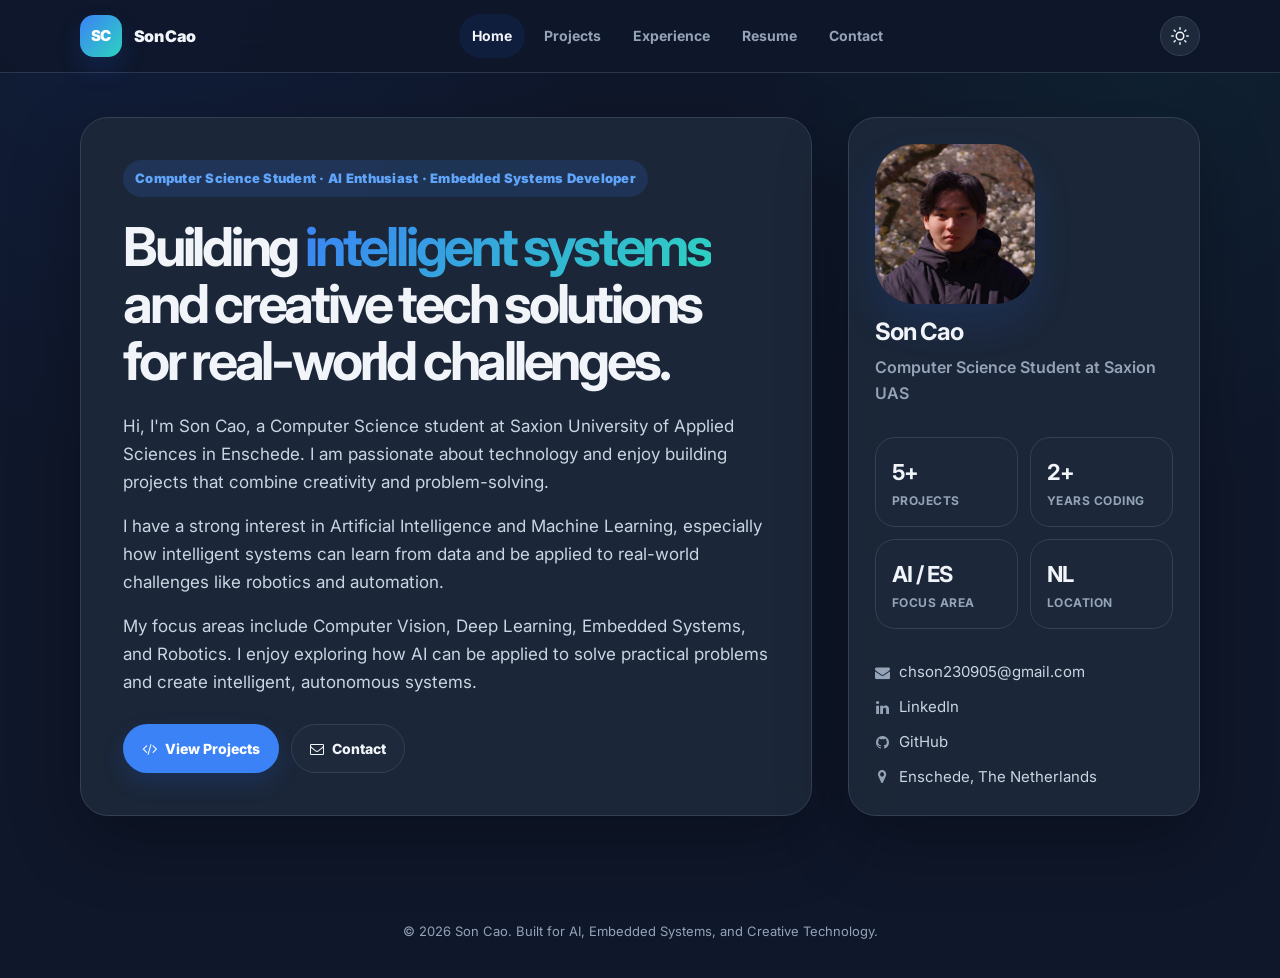
==== index.html @ 0beb0bca "fix wrong format for ES section" ====
<!DOCTYPE html>
<html lang="en">

<head>
  <meta charset="utf-8" />
  <meta http-equiv="X-UA-Compatible" content="IE=edge" />
  <meta name="viewport" content="width=device-width, initial-scale=1, viewport-fit=cover" />
  <title>Son Cao | AI & Embedded Systems Portfolio</title>
  <meta name="description"
    content="Portfolio of Son Cao: Computer Science student specializing in AI, Machine Learning, and Embedded Systems." />
  <meta name="author" content="Son Cao" />
  <meta name="theme-color" content="#0f172a" />

  <link rel="preconnect" href="https://fonts.googleapis.com" />
  <link rel="preconnect" href="https://fonts.gstatic.com" crossorigin />
  <link href="https://fonts.googleapis.com/css2?family=Inter:wght@400;500;600;700;800;900&display=swap"
    rel="stylesheet" />
  <link rel="stylesheet" href="https://cdnjs.cloudflare.com/ajax/libs/font-awesome/4.7.0/css/font-awesome.min.css" />
  <link rel="stylesheet" href="css/styles.css" />
  <script src="js/theme.js"></script>
</head>

<body>
  <header class="nav-wrap">
    <nav class="container nav" aria-label="Main navigation">
      <a class="brand tab-link" href="#home" data-tab="home" aria-label="Son Cao homepage">
        <span class="logo">SC</span>
        <span>Son Cao</span>
      </a>

      <div class="nav-links">
        <a href="#home" class="tab-link active" data-tab="home">Home</a>
        <a href="#projects" class="tab-link" data-tab="projects">Projects</a>
        <a href="#experience" class="tab-link" data-tab="experience">Experience</a>
        <a href="assets/icons/Son_CV.pdf" target="_blank" rel="noopener noreferrer">Resume</a>
        <a href="#contact" class="tab-link" data-tab="contact">Contact</a>
      </div>

      <div class="nav-actions">
        <button class="theme-toggle" aria-label="Switch to light mode">
          <svg class="icon-sun" xmlns="http://www.w3.org/2000/svg" width="18" height="18" viewBox="0 0 24 24" fill="none" stroke="currentColor" stroke-width="2" stroke-linecap="round" stroke-linejoin="round"><circle cx="12" cy="12" r="5"/><line x1="12" y1="1" x2="12" y2="3"/><line x1="12" y1="21" x2="12" y2="23"/><line x1="4.22" y1="4.22" x2="5.64" y2="5.64"/><line x1="18.36" y1="18.36" x2="19.78" y2="19.78"/><line x1="1" y1="12" x2="3" y2="12"/><line x1="21" y1="12" x2="23" y2="12"/><line x1="4.22" y1="19.78" x2="5.64" y2="18.36"/><line x1="18.36" y1="5.64" x2="19.78" y2="4.22"/></svg>
          <i class="fa fa-moon-o"></i>
        </button>
        <button class="hamburger" aria-label="Open menu" aria-expanded="false">
          <span></span><span></span><span></span>
        </button>
      </div>
    </nav>
  </header>

  <main>
    <!-- ==================== HOME ==================== -->
    <section id="home" class="container tab-panel active">
      <div class="hero">
        <div class="hero-card">
          <span class="eyebrow">Computer Science Student · AI Enthusiast · Embedded Systems Developer</span>

          <h1>
            Building <span>intelligent systems</span> and creative tech solutions for real-world challenges.
          </h1>

          <p class="hero-description">
            Hi, I'm Son Cao, a Computer Science student at Saxion University of Applied Sciences in Enschede.
            I am passionate about technology and enjoy building projects that combine creativity and problem-solving.
          </p>

          <p class="hero-description">
            I have a strong interest in Artificial Intelligence and Machine Learning, especially how intelligent systems
            can learn from data and be applied to real-world challenges like robotics and automation.
          </p>

          <p class="hero-description">
            My focus areas include Computer Vision, Deep Learning, Embedded Systems, and Robotics.
            I enjoy exploring how AI can be applied to solve practical problems and create intelligent, autonomous systems.
          </p>

          <div class="button-row">
            <a class="button tab-link" href="#projects" data-tab="projects"><i class="fa fa-code"></i> View Projects</a>
            <a class="button secondary tab-link" href="#contact" data-tab="contact"><i class="fa fa-envelope-o"></i> Contact</a>
          </div>
        </div>

        <aside class="hero-card profile-card">
          <div>
            <img src="assets/images/son-photo.png" alt="Son Cao" class="profile-photo" />
            <h2>Son Cao</h2>
            <p class="muted" style="font-weight:600;">Computer Science Student at Saxion UAS</p>
          </div>

          <div class="stats">
            <div class="stat"><strong>5+</strong><span>Projects</span></div>
            <div class="stat"><strong>2+</strong><span>Years Coding</span></div>
            <div class="stat"><strong>AI / ES</strong><span>Focus Area</span></div>
            <div class="stat"><strong>NL</strong><span>Location</span></div>
          </div>

          <div class="contact-links-mini">
            <a href="mailto:chson230905@gmail.com"><i class="fa fa-envelope"></i> chson230905@gmail.com</a>
            <a href="https://www.linkedin.com/in/son-cao-50ba24396/" target="_blank" rel="noopener"><i class="fa fa-linkedin"></i> LinkedIn</a>
            <a href="https://github.com/hoagson2309" target="_blank" rel="noopener"><i class="fa fa-github"></i> GitHub</a>
            <span><i class="fa fa-map-marker"></i> Enschede, The Netherlands</span>
          </div>
        </aside>
      </div>
    </section>

    <!-- ==================== PROJECTS ==================== -->
    <section id="projects" class="container tab-panel">
      <div class="section-head">
        <h2>Projects</h2>
        <p>A selection of my recent work spanning AI, machine learning, and embedded systems.</p>
      </div>

      <div class="grid">
        <a href="project.html?id=nvda-stock" class="card card-link">
          <img src="assets/images/project-1.png" alt="NVDA Stock Price Prediction" class="project-image" />
          <h3>NVDA Stock Price Prediction</h3>
          <div class="project-links">
            <span class="project-link-btn" onclick="event.preventDefault();window.open('https://github.com/hoagson2309/','_blank')">
              <i class="fa fa-github"></i> Code
            </span>
          </div>
          <p>
            Built a machine learning model to predict NVIDIA stock prices based on historical data and market indicators,
            using feature selection and regression techniques.
          </p>
          <div class="tags">
            <span class="tag">Python</span>
            <span class="tag">Machine Learning</span>
            <span class="tag">Pandas</span>
            <span class="tag">Scikit-learn</span>
          </div>
        </a>

        <a href="project.html?id=maze-robot" class="card card-link">
          <img src="assets/images/project-5.png" alt="Autonomous Maze Navigation Robot" class="project-image" />
          <h3>Autonomous Maze Navigation Robot</h3>
          <div class="project-links">
            <span class="project-link-btn" onclick="event.preventDefault();window.open('https://github.com/hoagson2309/','_blank')">
              <i class="fa fa-github"></i> Code
            </span>
          </div>
          <p>
            Built an autonomous robot capable of navigating through mazes using sensors and pathfinding algorithms
            on resource-constrained embedded hardware.
          </p>
          <div class="tags">
            <span class="tag">C/C++</span>
            <span class="tag">Arduino</span>
            <span class="tag">Sensors</span>
            <span class="tag">Algorithm Design</span>
          </div>
        </a>

        <a href="project.html?id=house-price" class="card card-link">
          <img src="assets/images/project-2.png" alt="House Price Prediction" class="project-image" />
          <h3>House Price Prediction</h3>
          <div class="project-links">
            <span class="project-link-btn" onclick="event.preventDefault();window.open('https://github.com/hoagson2309/','_blank')">
              <i class="fa fa-github"></i> Code
            </span>
          </div>
          <p>
            Developed a regression model to predict house prices based on various property features like size,
            location, and condition using feature engineering techniques.
          </p>
          <div class="tags">
            <span class="tag">Python</span>
            <span class="tag">Regression</span>
            <span class="tag">Pandas</span>
            <span class="tag">Matplotlib</span>
          </div>
        </a>

        <a href="project.html?id=hand-gesture" class="card card-link">
          <img src="assets/images/project-3.png" alt="Hand Gesture Recognition" class="project-image" />
          <h3>Hand Gesture Recognition</h3>
          <div class="project-links">
            <span class="project-link-btn" onclick="event.preventDefault();window.open('https://github.com/hoagson2309/','_blank')">
              <i class="fa fa-github"></i> Code
            </span>
          </div>
          <p>
            Built a real-time hand gesture recognition system using computer vision and deep learning techniques,
            achieving high accuracy across different lighting conditions.
          </p>
          <div class="tags">
            <span class="tag">Deep Learning</span>
            <span class="tag">OpenCV</span>
            <span class="tag">TensorFlow</span>
            <span class="tag">MediaPipe</span>
          </div>
        </a>

        <a href="project.html?id=sensor-monitoring" class="card card-link">
          <img src="assets/images/project-4.png" alt="Embedded Sensor Monitoring System" class="project-image" />
          <h3>Embedded Sensor Monitoring System</h3>
          <div class="project-links">
            <span class="project-link-btn" onclick="event.preventDefault();window.open('https://github.com/hoagson2309/','_blank')">
              <i class="fa fa-github"></i> Code
            </span>
          </div>
          <p>
            Designed and built an embedded system that monitors sensor data in real-time and displays readings
            on a connected interface, handling multiple sensor inputs simultaneously.
          </p>
          <div class="tags">
            <span class="tag">C/C++</span>
            <span class="tag">Raspberry Pi Pico</span>
            <span class="tag">RTOS</span>
            <span class="tag">Sensors</span>
          </div>
        </a>
      </div>
    </section>

    <!-- ==================== EXPERIENCE ==================== -->
    <section id="experience" class="container tab-panel">
      <div class="section-head">
        <h2>Experience & Skills</h2>
        <p>My technical skills and background across programming, AI, and embedded systems.</p>
      </div>

      <div class="timeline">
        <article class="timeline-item">
          <div class="timeline-top">
            <h3><i class="fa fa-graduation-cap"></i> Education</h3>
          </div>
          <p class="muted">Saxion University of Applied Sciences · Enschede, The Netherlands</p>
          <ul class="clean">
            <li>B.Sc. Computer Science (Applied Computer Science)</li>
            <li>Focus on AI, Machine Learning, and Embedded Systems</li>
          </ul>
        </article>

        <article class="timeline-item">
          <div class="timeline-top">
            <h3><i class="fa fa-briefcase"></i> Work Experience</h3>
          </div>
          <ul class="clean">
            <li><strong>ACS Student</strong> — Saxion University of Applied Sciences</li>
            <li><strong>Sales Assistant</strong> — Calvin Klein</li>
          </ul>
        </article>

        <article class="timeline-item">
          <div class="timeline-top">
            <h3><i class="fa fa-code"></i> Programming Languages</h3>
          </div>
          <div class="tags">
            <span class="tag">C/C++</span>
            <span class="tag">Python</span>
            <span class="tag">HTML/CSS</span>
            <span class="tag">C# / JavaScript</span>
          </div>
        </article>

        <article class="timeline-item">
          <div class="timeline-top">
            <h3><i class="fa fa-server"></i> Core Computer Science</h3>
          </div>
          <div class="tags">
            <span class="tag">Algorithms & Data Structures</span>
            <span class="tag">Computer Networking</span>
            <span class="tag">Databases / SQL</span>
            <span class="tag">Git</span>
            <span class="tag">OOP</span>
          </div>
        </article>

        <article class="timeline-item">
          <div class="timeline-top">
            <h3><i class="fa fa-line-chart"></i> AI & Data</h3>
          </div>
          <div class="tags">
            <span class="tag">Machine Learning</span>
            <span class="tag">Deep Learning</span>
            <span class="tag">Computer Vision</span>
            <span class="tag">TensorFlow</span>
            <span class="tag">OpenCV</span>
            <span class="tag">Scikit-learn</span>
            <span class="tag">Pandas</span>
          </div>
        </article>

        <article class="timeline-item">
          <div class="timeline-top">
            <h3><i class="fa fa-cogs"></i> Embedded Systems</h3>
          </div>
          <div class="tags">
            <span class="tag">Raspberry Pi Pico</span>
            <span class="tag">Arduino</span>
            <span class="tag">RTOS</span>
            <span class="tag">Motor Control</span>
            <span class="tag">Sensors</span>
            <span class="tag">Serial Communication</span>
          </div>
        </article>
      </div>
    </section>

    <!-- ==================== CONTACT ==================== -->
    <section id="contact" class="container tab-panel">
      <div class="section-head">
        <h2>Contact</h2>
        <p>Feel free to reach out for collaborations or opportunities.</p>
      </div>

      <div class="panel contact-card">
        <div class="contact-list">
          <a class="contact-link" href="mailto:chson230905@gmail.com"><i class="fa fa-envelope-o"></i>
            chson230905@gmail.com</a>
          <a class="contact-link" href="https://github.com/hoagson2309" target="_blank" rel="noopener noreferrer"><i
              class="fa fa-github"></i> GitHub · hoagson2309</a>
          <a class="contact-link" href="https://www.linkedin.com/in/son-cao-50ba24396/" target="_blank" rel="noopener noreferrer"><i
              class="fa fa-linkedin"></i> LinkedIn · Son Cao</a>
        </div>
      </div>
    </section>
  </main>

  <footer class="container footer">
    &copy; <span id="year"></span> Son Cao. Built for AI, Embedded Systems, and Creative Technology.
  </footer>

  <script>
    const tabLinks = document.querySelectorAll(".tab-link");
    const panels = document.querySelectorAll(".tab-panel");

    function showTab(tabName) {
      panels.forEach(panel => {
        panel.classList.toggle("active", panel.id === tabName);
      });
      tabLinks.forEach(link => {
        link.classList.toggle("active", link.dataset.tab === tabName);
      });
      if (history.pushState) {
        history.pushState(null, "", "#" + tabName);
      }
      window.scrollTo({ top: 0 });
    }

    tabLinks.forEach(link => {
      link.addEventListener("click", event => {
        event.preventDefault();
        const tabName = link.dataset.tab;
        if (tabName) showTab(tabName);
      });
    });

    window.addEventListener("popstate", () => {
      const tab = window.location.hash.replace("#", "");
      if (tab && document.getElementById(tab)) showTab(tab);
    });

    const initialTab = window.location.hash.replace("#", "");
    if (initialTab && document.getElementById(initialTab)) {
      showTab(initialTab);
    }

    document.getElementById("year").textContent = new Date().getFullYear();

    // Hamburger menu
    const hamburger = document.querySelector(".hamburger");
    const navLinks = document.querySelector(".nav-links");

    hamburger.addEventListener("click", () => {
      const isOpen = navLinks.classList.toggle("open");
      hamburger.classList.toggle("open", isOpen);
      hamburger.setAttribute("aria-expanded", String(isOpen));
    });

    navLinks.querySelectorAll("a").forEach(link => {
      link.addEventListener("click", () => {
        navLinks.classList.remove("open");
        hamburger.classList.remove("open");
        hamburger.setAttribute("aria-expanded", "false");
      });
    });
  </script>
</body>

</html>
---- css/styles.css ----
:root {
  --bg: #f6f8fc;
  --panel: rgba(255, 255, 255, .86);
  --panel-solid: #ffffff;
  --text: #101828;
  --text-secondary: #344054;
  --text-tertiary: #475467;
  --muted: #667085;
  --line: #e6ebf3;
  --brand: #2563eb;
  --brand-dark: #1d4ed8;
  --brand-2: #14b8a6;
  --soft: #eef4ff;
  --shadow: 0 24px 70px rgba(15, 23, 42, 0.09);
  --radius: 28px;
  --container: 1120px;
  --nav-bg: rgba(246, 248, 252, .78);
  --nav-border: rgba(230, 235, 243, .78);
  --stat-bg: rgba(255, 255, 255, .72);
  --tag-color: #1d4ed8;
  --tag-bg: #eef4ff;
  --tag-border: #dbe8ff;
  --btn-secondary-bg: #ffffff;
  --contact-bg: #ffffff;
  --detail-media-bg: #0f172a;
  --body-gradient-1: rgba(37, 99, 235, .15);
  --body-gradient-2: rgba(20, 184, 166, .13);
}

[data-theme="dark"] {
  --bg: #0f172a;
  --panel: rgba(30, 41, 59, .86);
  --panel-solid: #1e293b;
  --text: #f1f5f9;
  --text-secondary: #cbd5e1;
  --text-tertiary: #94a3b8;
  --muted: #94a3b8;
  --line: #334155;
  --brand: #3b82f6;
  --brand-dark: #60a5fa;
  --brand-2: #2dd4bf;
  --soft: rgba(59, 130, 246, .15);
  --shadow: 0 24px 70px rgba(0, 0, 0, 0.3);
  --nav-bg: rgba(15, 23, 42, .85);
  --nav-border: rgba(51, 65, 85, .78);
  --stat-bg: rgba(30, 41, 59, .72);
  --tag-color: #93c5fd;
  --tag-bg: rgba(59, 130, 246, .15);
  --tag-border: rgba(59, 130, 246, .25);
  --btn-secondary-bg: #1e293b;
  --contact-bg: #1e293b;
  --detail-media-bg: #020617;
  --body-gradient-1: rgba(37, 99, 235, .08);
  --body-gradient-2: rgba(20, 184, 166, .06);
}

* { box-sizing: border-box; }

html { scroll-behavior: smooth; }

body {
  margin: 0;
  font-family: Inter, system-ui, -apple-system, BlinkMacSystemFont, "Segoe UI", sans-serif;
  color: var(--text);
  background:
    radial-gradient(circle at 10% 0%, var(--body-gradient-1), transparent 30rem),
    radial-gradient(circle at 90% 6%, var(--body-gradient-2), transparent 28rem),
    var(--bg);
  line-height: 1.65;
  -webkit-font-smoothing: antialiased;
}

a { color: inherit; text-decoration: none; }
img { max-width: 100%; display: block; }

.container {
  width: min(var(--container), calc(100% - 40px));
  margin: 0 auto;
}

/* =====================================================
   Navigation
   ===================================================== */

.nav-wrap {
  position: sticky;
  top: 0;
  z-index: 20;
  backdrop-filter: blur(18px);
  -webkit-backdrop-filter: blur(18px);
  background: var(--nav-bg);
  border-bottom: 1px solid var(--nav-border);
}

.nav {
  min-height: 72px;
  display: flex;
  align-items: center;
  justify-content: space-between;
  gap: 20px;
  padding: 10px 0;
}

.brand {
  display: inline-flex;
  align-items: center;
  gap: 12px;
  font-weight: 900;
  letter-spacing: -.04em;
  color: var(--text);
  white-space: nowrap;
}

.logo {
  width: 42px;
  height: 42px;
  border-radius: 14px;
  background: linear-gradient(135deg, var(--brand), var(--brand-2));
  color: white;
  display: grid;
  place-items: center;
  font-weight: 900;
  font-size: 15px;
  box-shadow: 0 12px 24px rgba(37, 99, 235, .18);
}

.nav-links {
  display: flex;
  align-items: center;
  gap: 6px;
  flex-wrap: wrap;
  justify-content: flex-end;
}

.nav-links a {
  border: 0;
  background: transparent;
  color: var(--muted);
  padding: 10px 13px;
  border-radius: 999px;
  font-weight: 700;
  font-size: 14px;
  cursor: pointer;
  transition: .2s ease;
}

.nav-links a:hover,
.nav-links a.active {
  color: var(--text);
  background: rgba(37, 99, 235, .10);
}

/* =====================================================
   Tab panels (SPA navigation)
   ===================================================== */

main {
  min-height: calc(100vh - 72px);
}

.tab-panel {
  display: none;
  padding: 44px 0 56px;
  animation: fadeUp .22s ease;
}

.tab-panel.active {
  display: block;
}

@keyframes fadeUp {
  from { opacity: 0; transform: translateY(8px); }
  to   { opacity: 1; transform: translateY(0); }
}

/* =====================================================
   Hero
   ===================================================== */

.hero {
  display: grid;
  grid-template-columns: minmax(0, 1.35fr) minmax(280px, .65fr);
  gap: 36px;
  align-items: stretch;
}

.hero-card,
.panel {
  background: var(--panel);
  border: 1px solid var(--line);
  border-radius: var(--radius);
  box-shadow: var(--shadow);
  backdrop-filter: blur(16px);
  -webkit-backdrop-filter: blur(16px);
}

.hero-card {
  padding: 42px;
}

.eyebrow {
  display: inline-flex;
  align-items: center;
  gap: 8px;
  color: var(--brand-dark);
  background: var(--soft);
  padding: 8px 12px;
  border-radius: 999px;
  font-size: 13px;
  font-weight: 900;
  letter-spacing: .02em;
  margin-bottom: 22px;
}

h1 {
  font-size: clamp(2.05rem, 4.3vw, 3.35rem);
  line-height: 1.06;
  letter-spacing: -.06em;
  margin: 0 0 22px;
  max-width: 980px;
}

h1 span {
  background: linear-gradient(135deg, var(--brand), var(--brand-2));
  -webkit-background-clip: text;
  background-clip: text;
  color: transparent;
}

.hero-description {
  font-size: 17px;
  color: var(--text-secondary);
  max-width: 850px;
  margin: 0 0 16px;
}

.button-row {
  display: flex;
  flex-wrap: wrap;
  gap: 12px;
  margin-top: 28px;
}

.button {
  display: inline-flex;
  align-items: center;
  justify-content: center;
  gap: 8px;
  border: 1px solid transparent;
  background: var(--brand);
  color: white;
  border-radius: 999px;
  padding: 12px 18px;
  font-weight: 800;
  font-size: 14px;
  transition: .2s ease;
  cursor: pointer;
  box-shadow: 0 10px 22px rgba(37, 99, 235, .18);
  text-decoration: none;
}

.button:hover {
  transform: translateY(-1px);
  background: var(--brand-dark);
}

.button.secondary {
  background: var(--btn-secondary-bg);
  color: var(--text);
  border-color: var(--line);
  box-shadow: none;
}

.button.secondary:hover {
  background: var(--soft);
}

/* =====================================================
   Profile card (sidebar)
   ===================================================== */

.profile-card {
  padding: 26px;
  display: flex;
  flex-direction: column;
  justify-content: space-between;
  gap: 20px;
}

.profile-photo {
  width: 160px;
  height: 160px;
  border-radius: 40px;
  object-fit: cover;
  box-shadow: 0 18px 38px rgba(37, 99, 235, .15);
  margin-bottom: 14px;
}

.profile-card h2 {
  font-size: 24px;
  letter-spacing: -.04em;
  line-height: 1.15;
  margin: 0 0 8px;
}

.profile-card p,
.muted {
  color: var(--muted);
  margin: 0;
}

.stats {
  display: grid;
  grid-template-columns: 1fr 1fr;
  gap: 12px;
}

.stat {
  background: var(--stat-bg);
  border: 1px solid var(--line);
  border-radius: 20px;
  padding: 16px;
}

.stat strong {
  display: block;
  font-size: 22px;
  letter-spacing: -.04em;
}

.stat span {
  display: block;
  color: var(--muted);
  font-size: 12px;
  font-weight: 700;
  text-transform: uppercase;
  letter-spacing: .04em;
}

.contact-links-mini {
  display: flex;
  flex-direction: column;
  gap: 10px;
  font-size: 15px;
  color: var(--text-secondary);
  text-align: left;
  width: 100%;
}

.contact-links-mini a,
.contact-links-mini span {
  display: flex;
  align-items: center;
  gap: 8px;
  color: var(--text-secondary);
  transition: color .2s;
}

.contact-links-mini a:hover {
  color: var(--brand);
}

.contact-links-mini i {
  width: 16px;
  text-align: center;
  color: var(--muted);
}

/* =====================================================
   Section heads
   ===================================================== */

.section-head {
  margin-bottom: 22px;
}

.section-head h2 {
  margin: 0 0 8px;
  font-size: clamp(1.7rem, 3vw, 2.4rem);
  letter-spacing: -.055em;
  line-height: 1.15;
}

.section-head p {
  color: var(--muted);
  margin: 0;
  max-width: 820px;
}

/* =====================================================
   Project grid & cards
   ===================================================== */

.grid {
  display: grid;
  grid-template-columns: repeat(3, minmax(0, 1fr));
  gap: 18px;
}

.card {
  background: var(--panel-solid);
  border: 1px solid var(--line);
  border-radius: 24px;
  padding: 24px;
  box-shadow: 0 14px 34px rgba(15, 23, 42, .05);
  transition: box-shadow .3s ease, transform .3s ease;
}

.card:hover {
  box-shadow: 0 20px 44px rgba(15, 23, 42, .1);
  transform: translateY(-2px);
}

a.card-link {
  display: block;
  color: inherit;
  text-decoration: none;
  cursor: pointer;
}

.card h3 {
  margin: 0 0 10px;
  font-size: 18px;
  letter-spacing: -.03em;
  line-height: 1.2;
}

.card p {
  margin: 0 0 16px;
  color: var(--text-tertiary);
  font-size: 14.5px;
}

.project-image {
  width: 100%;
  height: 180px;
  object-fit: cover;
  border-radius: 16px;
  margin-bottom: 16px;
  background: var(--line);
}

.project-links {
  display: flex;
  align-items: center;
  gap: 8px;
  margin-bottom: 12px;
  font-size: 13px;
  font-weight: 700;
  color: var(--muted);
}

.project-link-btn {
  color: var(--brand);
  font-weight: 700;
  transition: color .2s;
}

.project-link-btn:hover {
  color: var(--brand-dark);
}

.tags {
  display: flex;
  flex-wrap: wrap;
  gap: 8px;
  margin-top: 16px;
}

.tag {
  font-size: 12px;
  font-weight: 800;
  color: var(--tag-color);
  background: var(--tag-bg);
  border: 1px solid var(--tag-border);
  padding: 6px 9px;
  border-radius: 999px;
}

/* =====================================================
   Timeline (experience)
   ===================================================== */

.timeline {
  display: grid;
  gap: 16px;
}

.timeline-item {
  background: var(--panel-solid);
  border: 1px solid var(--line);
  border-radius: 24px;
  padding: 24px;
  box-shadow: 0 14px 34px rgba(15, 23, 42, .05);
}

.timeline-top {
  display: flex;
  align-items: baseline;
  justify-content: space-between;
  gap: 18px;
  margin-bottom: 8px;
}

.timeline-top h3 {
  margin: 0;
  font-size: 18px;
  letter-spacing: -.03em;
}

.timeline-top h3 i {
  margin-right: 8px;
  color: var(--brand);
}

.time {
  color: var(--muted);
  font-weight: 800;
  font-size: 13px;
  white-space: nowrap;
}

ul.clean {
  margin: 12px 0 0;
  padding-left: 20px;
  color: var(--text-tertiary);
}

ul.clean li {
  margin-bottom: 4px;
}

.timeline-item .tags {
  margin-top: 12px;
}

/* =====================================================
   Contact
   ===================================================== */

.contact-card {
  padding: 32px;
  display: grid;
  gap: 16px;
  max-width: 600px;
}

.contact-list {
  display: grid;
  gap: 12px;
}

.contact-link {
  display: flex;
  align-items: center;
  gap: 12px;
  padding: 14px 16px;
  border: 1px solid var(--line);
  border-radius: 18px;
  background: var(--contact-bg);
  color: var(--text-secondary);
  font-weight: 700;
  transition: border-color .2s, box-shadow .2s;
}

.contact-link:hover {
  border-color: var(--brand);
  box-shadow: 0 8px 20px rgba(37, 99, 235, .08);
}

.contact-link i {
  color: var(--brand);
  width: 18px;
  text-align: center;
}

/* =====================================================
   Project detail page
   ===================================================== */

.back-link {
  display: inline-flex;
  align-items: center;
  gap: 8px;
  color: var(--brand);
  font-weight: 700;
  font-size: 14px;
  margin-bottom: 28px;
  transition: color .2s;
}

.back-link:hover {
  color: var(--brand-dark);
}

.project-detail-hero {
  margin-bottom: 32px;
}

.project-detail-hero .eyebrow {
  font-size: 16px;
  padding: 10px 16px;
}

.project-detail-hero h1 {
  margin-bottom: 14px;
}

.project-detail-media {
  margin-bottom: 36px;
}

.project-detail-media {
  background: var(--detail-media-bg);
  border-radius: 20px;
  border: 1px solid var(--line);
  box-shadow: 0 14px 34px rgba(15, 23, 42, .05);
  padding: 32px;
  display: flex;
  justify-content: center;
  align-items: center;
}

.project-detail-media img,
.project-detail-media video {
  max-width: 85%;
  max-height: 440px;
  object-fit: contain;
  border-radius: 12px;
}

.project-detail-content {
  display: grid;
  grid-template-columns: 280px 1fr;
  gap: 44px;
  padding-top: 36px;
  border-top: 1px solid var(--line);
}

.project-detail-sidebar {
  display: flex;
  flex-direction: column;
  gap: 24px;
}

.detail-block {
  display: flex;
  flex-direction: column;
  gap: 6px;
}

.detail-label {
  font-size: 12px;
  font-weight: 800;
  text-transform: uppercase;
  letter-spacing: .06em;
  color: var(--muted);
}

.detail-value {
  font-size: 16px;
  font-weight: 600;
  color: var(--text);
}

.project-detail-body {
  display: flex;
  flex-direction: column;
  gap: 28px;
}

.detail-section h2 {
  font-size: 18px;
  letter-spacing: -.03em;
  margin: 0 0 10px;
  color: var(--text);
}

.detail-section p {
  color: var(--text-tertiary);
  font-size: 16px;
  line-height: 1.7;
  margin: 0;
}

@media (max-width: 768px) {
  .project-detail-content {
    grid-template-columns: 1fr;
    gap: 28px;
  }
}

/* =====================================================
   Nav actions (theme toggle + hamburger)
   ===================================================== */

.nav-actions {
  display: flex;
  align-items: center;
  gap: 8px;
}

.theme-toggle {
  border: 1px solid var(--line);
  background: var(--panel-solid);
  color: var(--text);
  width: 40px;
  height: 40px;
  border-radius: 50%;
  display: grid;
  place-items: center;
  cursor: pointer;
  font-size: 16px;
  transition: background .2s, border-color .2s, transform .2s;
}

.theme-toggle:hover {
  background: var(--soft);
  transform: scale(1.08);
}

.theme-toggle .icon-sun { display: none; }
.theme-toggle .fa-moon-o { display: inline; }

[data-theme="dark"] .theme-toggle .icon-sun { display: inline; }
[data-theme="dark"] .theme-toggle .fa-moon-o { display: none; }

/* Hamburger */
.hamburger {
  display: none;
  flex-direction: column;
  justify-content: center;
  align-items: center;
  gap: 5px;
  width: 40px;
  height: 40px;
  border: 1px solid var(--line);
  background: var(--panel-solid);
  border-radius: 50%;
  cursor: pointer;
  padding: 0;
  transition: background .2s;
}

.hamburger:hover {
  background: var(--soft);
}

.hamburger span {
  display: block;
  width: 18px;
  height: 2px;
  background: var(--text);
  border-radius: 2px;
  transition: transform .3s ease, opacity .3s ease;
}

.hamburger.open span:nth-child(1) {
  transform: translateY(7px) rotate(45deg);
}

.hamburger.open span:nth-child(2) {
  opacity: 0;
}

.hamburger.open span:nth-child(3) {
  transform: translateY(-7px) rotate(-45deg);
}

/* =====================================================
   Footer
   ===================================================== */

.footer {
  color: var(--muted);
  padding: 20px 0 36px;
  font-size: 13px;
  text-align: center;
}

/* =====================================================
   Mobile
   ===================================================== */

@media (max-width: 900px) {
  .hero {
    grid-template-columns: 1fr;
  }

  .grid {
    grid-template-columns: repeat(2, minmax(0, 1fr));
  }

  .hero-card {
    padding: 30px;
  }
}

@media (max-width: 640px) {
  .container {
    width: min(100% - 28px, var(--container));
  }

  .nav {
    flex-wrap: wrap;
  }

  .hamburger {
    display: flex;
  }

  .nav-links {
    display: none;
    flex-direction: column;
    width: 100%;
    gap: 0;
    padding: 8px 0 12px;
    order: 3;
  }

  .nav-links.open {
    display: flex;
  }

  .nav-links a {
    width: 100%;
    padding: 12px 14px;
    border-radius: 14px;
    font-size: 15px;
  }

  .tab-panel {
    padding: 28px 0 40px;
  }

  .hero-card,
  .profile-card,
  .card,
  .timeline-item,
  .contact-card {
    border-radius: 22px;
  }

  .hero-card {
    padding: 24px;
  }

  .grid {
    grid-template-columns: 1fr;
  }

  .timeline-top {
    flex-direction: column;
    gap: 4px;
  }

  .button {
    width: 100%;
  }

  h1 {
    font-size: clamp(2rem, 10vw, 2.55rem);
  }
}
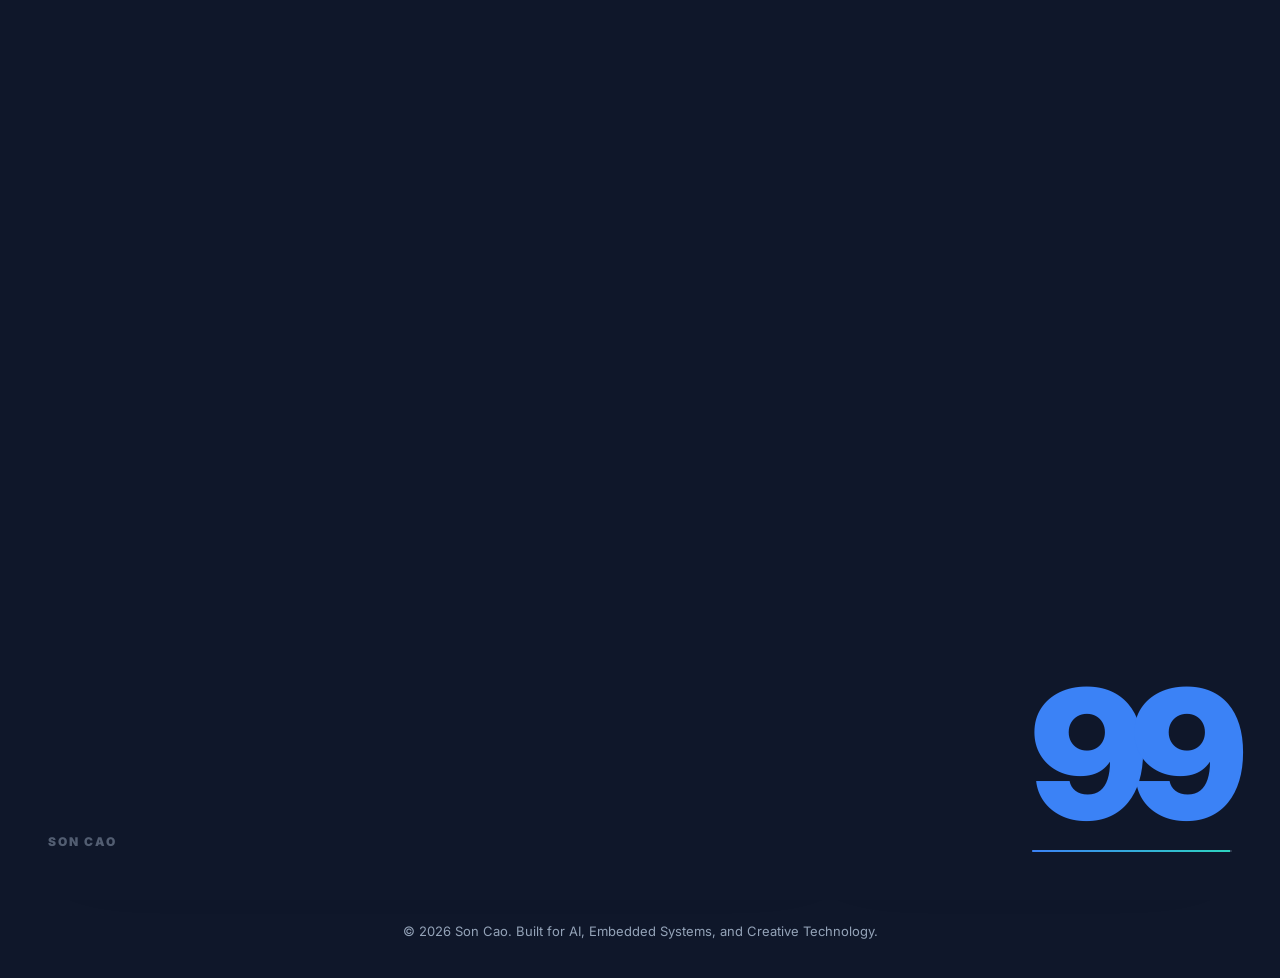
==== commit 015e57a2: "Added loading page and remove unused files" ====
--- a/index.html
+++ b/index.html
@@ -20,7 +20,18 @@
   <script src="js/theme.js"></script>
 </head>
 
-<body>
+<body class="is-loading">
+  <!-- Preloader -->
+  <div class="preloader" id="preloader">
+    <span class="preloader-name">Son Cao</span>
+    <div class="preloader-right">
+      <span class="preloader-counter" id="preloaderCounter">0</span>
+      <div class="preloader-bar">
+        <div class="preloader-fill" id="preloaderFill"></div>
+      </div>
+    </div>
+  </div>
+
   <header class="nav-wrap">
     <nav class="container nav" aria-label="Main navigation">
       <a class="brand tab-link" href="#home" data-tab="home" aria-label="Son Cao homepage">
@@ -32,7 +43,7 @@
         <a href="#home" class="tab-link active" data-tab="home">Home</a>
         <a href="#projects" class="tab-link" data-tab="projects">Projects</a>
         <a href="#experience" class="tab-link" data-tab="experience">Experience</a>
-        <a href="assets/icons/Son_CV.pdf" target="_blank" rel="noopener noreferrer">Resume</a>
+        <a href="assets/icons/meme.jpg" target="_blank" rel="noopener noreferrer">Resume</a>
         <a href="#contact" class="tab-link" data-tab="contact">Contact</a>
       </div>
 
@@ -378,6 +389,7 @@
       });
     });
   </script>
+  <script src="js/effects.js"></script>
 </body>
 
 </html>
--- a/css/styles.css
+++ b/css/styles.css
@@ -768,6 +768,72 @@
 }
 
 /* =====================================================
+   Preloader
+   ===================================================== */
+
+.preloader {
+  position: fixed;
+  inset: 0;
+  z-index: 99999;
+  display: flex;
+  align-items: flex-end;
+  justify-content: space-between;
+  padding: 48px;
+  background: var(--bg);
+  clip-path: inset(0 0 0 0);
+  transition: clip-path 0.9s cubic-bezier(0.76, 0, 0.24, 1);
+}
+
+.preloader.is-done {
+  clip-path: inset(0 0 100% 0);
+  pointer-events: none;
+}
+
+.preloader-name {
+  color: var(--muted);
+  font-size: 12px;
+  font-weight: 900;
+  letter-spacing: 0.16em;
+  text-transform: uppercase;
+  opacity: 0.5;
+}
+
+.preloader-right {
+  display: flex;
+  flex-direction: column;
+  align-items: flex-end;
+  gap: 20px;
+}
+
+.preloader-counter {
+  color: var(--brand);
+  font-size: clamp(72px, 14vw, 180px);
+  font-weight: 900;
+  line-height: 0.85;
+  letter-spacing: -0.08em;
+  font-variant-numeric: tabular-nums;
+}
+
+.preloader-bar {
+  width: 200px;
+  height: 2px;
+  overflow: hidden;
+  border-radius: 999px;
+  background: var(--line);
+}
+
+.preloader-fill {
+  height: 100%;
+  width: 0%;
+  background: linear-gradient(90deg, var(--brand), var(--brand-2));
+  transition: width 0.08s linear;
+}
+
+body.is-loading {
+  overflow: hidden;
+}
+
+/* =====================================================
    Footer
    ===================================================== */
 
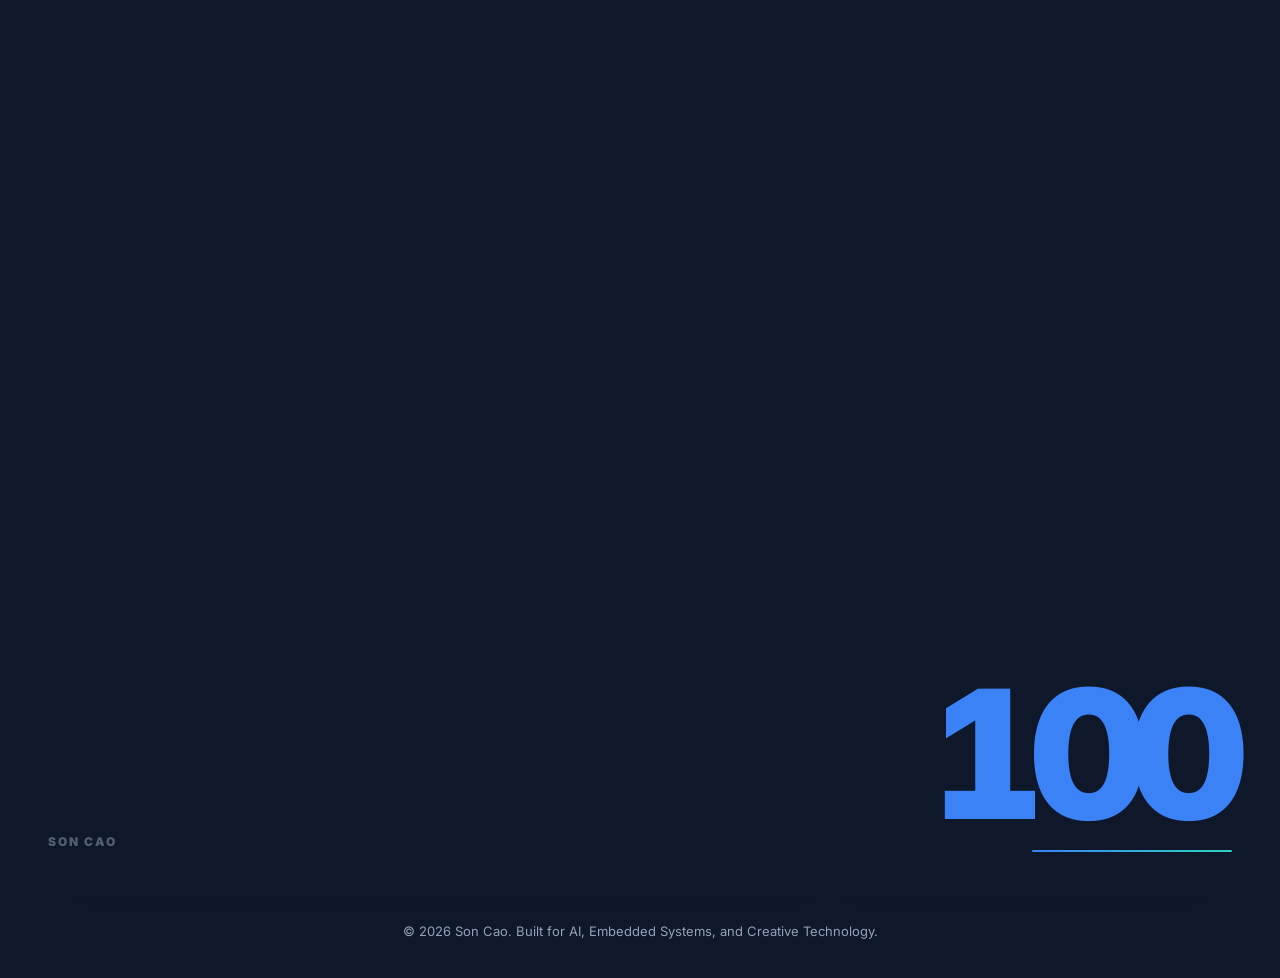
==== commit d87a5e5b: "Added Hand-controlled snake project" ====
--- a/index.html
+++ b/index.html
@@ -99,7 +99,7 @@
           </div>
 
           <div class="stats">
-            <div class="stat"><strong>5+</strong><span>Projects</span></div>
+            <div class="stat"><strong>7+</strong><span>Projects</span></div>
             <div class="stat"><strong>2+</strong><span>Years Coding</span></div>
             <div class="stat"><strong>AI / ES</strong><span>Focus Area</span></div>
             <div class="stat"><strong>NL</strong><span>Location</span></div>
@@ -220,6 +220,45 @@
             <span class="tag">Raspberry Pi Pico</span>
             <span class="tag">RTOS</span>
             <span class="tag">Sensors</span>
+          </div>
+        </a>
+
+        <a href="project.html?id=tinyml-snake" class="card card-link">
+          <img src="assets/images/project-6.png" alt="TinyML Air Gesture Snake Game" class="project-image" />
+          <h3>TinyML Air Gesture Snake Game</h3>
+          <div class="project-links">
+            <span class="project-link-btn" onclick="event.preventDefault();window.open('https://github.com/hoagson2309/','_blank')">
+              <i class="fa fa-github"></i> Code
+            </span>
+          </div>
+          <p>
+            A snake game controlled by hand gestures using TinyML inference on an Arduino Nano 33 BLE,
+            with a Pygame desktop application for real-time gameplay.
+          </p>
+          <div class="tags">
+            <span class="tag">C++</span>
+            <span class="tag">Python</span>
+            <span class="tag">Edge Impulse</span>
+            <span class="tag">Arduino</span>
+          </div>
+        </a>
+        <a href="project.html?id=hand-controlled-snake" class="card card-link">
+          <img src="assets/images/project-7.png" alt="Hand-Controlled Snake" class="project-image" />
+          <h3>Hand-Controlled Snake</h3>
+          <div class="project-links">
+            <span class="project-link-btn" onclick="event.preventDefault();window.open('https://github.com/hoagson2309/','_blank')">
+              <i class="fa fa-github"></i> Code
+            </span>
+          </div>
+          <p>
+            A classic Snake game steered by finger gestures via webcam, using MediaPipe hand tracking
+            to count raised fingers for real-time directional control.
+          </p>
+          <div class="tags">
+            <span class="tag">Python</span>
+            <span class="tag">Pygame</span>
+            <span class="tag">MediaPipe</span>
+            <span class="tag">Computer Vision</span>
           </div>
         </a>
       </div>
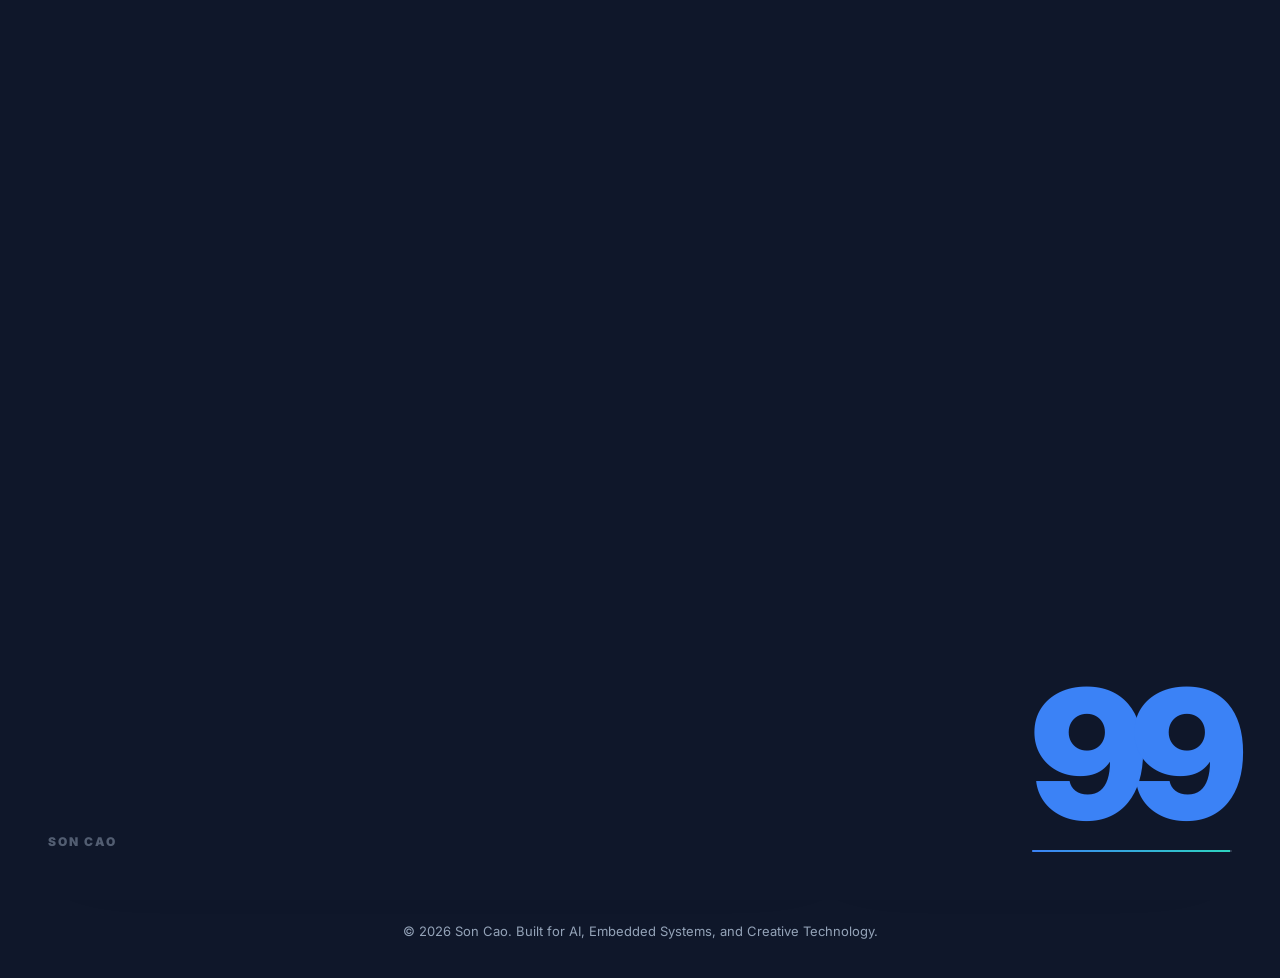
==== commit 1221257e: "Added Activity section" ====
--- a/index.html
+++ b/index.html
@@ -43,6 +43,7 @@
         <a href="#home" class="tab-link active" data-tab="home">Home</a>
         <a href="#projects" class="tab-link" data-tab="projects">Projects</a>
         <a href="#experience" class="tab-link" data-tab="experience">Experience</a>
+        <a href="#activity" class="tab-link" data-tab="activity">Activity</a>
         <a href="assets/icons/meme.jpg" target="_blank" rel="noopener noreferrer">Resume</a>
         <a href="#contact" class="tab-link" data-tab="contact">Contact</a>
       </div>
@@ -131,10 +132,7 @@
               <i class="fa fa-github"></i> Code
             </span>
           </div>
-          <p>
-            Built a machine learning model to predict NVIDIA stock prices based on historical data and market indicators,
-            using feature selection and regression techniques.
-          </p>
+          <p>Random Forest model that forecasts next-day NVIDIA stock prices from four years of market data.</p>
           <div class="tags">
             <span class="tag">Python</span>
             <span class="tag">Machine Learning</span>
@@ -151,10 +149,7 @@
               <i class="fa fa-github"></i> Code
             </span>
           </div>
-          <p>
-            Built an autonomous robot capable of navigating through mazes using sensors and pathfinding algorithms
-            on resource-constrained embedded hardware.
-          </p>
+          <p>Autonomous robot that explores an unknown maze, finds hidden treasure, and drives back the shortest route.</p>
           <div class="tags">
             <span class="tag">C/C++</span>
             <span class="tag">Arduino</span>
@@ -171,10 +166,7 @@
               <i class="fa fa-github"></i> Code
             </span>
           </div>
-          <p>
-            Developed a regression model to predict house prices based on various property features like size,
-            location, and condition using feature engineering techniques.
-          </p>
+          <p>Stacking ensemble on 80+ housing features that predicts sale prices within ~$20k RMSE.</p>
           <div class="tags">
             <span class="tag">Python</span>
             <span class="tag">Regression</span>
@@ -191,10 +183,7 @@
               <i class="fa fa-github"></i> Code
             </span>
           </div>
-          <p>
-            Built a real-time hand gesture recognition system using computer vision and deep learning techniques,
-            achieving high accuracy across different lighting conditions.
-          </p>
+          <p>Live gesture recognition from webcam using a CNN + temporal convolution pipeline on sliding video frames.</p>
           <div class="tags">
             <span class="tag">Deep Learning</span>
             <span class="tag">OpenCV</span>
@@ -211,10 +200,7 @@
               <i class="fa fa-github"></i> Code
             </span>
           </div>
-          <p>
-            Designed and built an embedded system that monitors sensor data in real-time and displays readings
-            on a connected interface, handling multiple sensor inputs simultaneously.
-          </p>
+          <p>Reads temperature and light via I2C, displays values as binary LED patterns over SPI on a Raspberry Pi Pico.</p>
           <div class="tags">
             <span class="tag">C/C++</span>
             <span class="tag">Raspberry Pi Pico</span>
@@ -231,10 +217,7 @@
               <i class="fa fa-github"></i> Code
             </span>
           </div>
-          <p>
-            A snake game controlled by hand gestures using TinyML inference on an Arduino Nano 33 BLE,
-            with a Pygame desktop application for real-time gameplay.
-          </p>
+          <p>Tilt an Arduino in the air and the snake follows — TinyML gesture classifier sends commands to Pygame over serial.</p>
           <div class="tags">
             <span class="tag">C++</span>
             <span class="tag">Python</span>
@@ -250,10 +233,7 @@
               <i class="fa fa-github"></i> Code
             </span>
           </div>
-          <p>
-            A classic Snake game steered by finger gestures via webcam, using MediaPipe hand tracking
-            to count raised fingers for real-time directional control.
-          </p>
+          <p>Hold up fingers in front of your webcam to steer the snake — MediaPipe counts them in real time.</p>
           <div class="tags">
             <span class="tag">Python</span>
             <span class="tag">Pygame</span>
@@ -346,6 +326,90 @@
             <span class="tag">Serial Communication</span>
           </div>
         </article>
+      </div>
+    </section>
+
+    <!-- ==================== ACTIVITY ==================== -->
+    <section id="activity" class="container tab-panel">
+      <div class="section-head">
+        <h2>Activity</h2>
+        <p>Volunteer and extracurricular activities during my high school years in Vietnam.</p>
+      </div>
+
+      <div class="activity-detail">
+        <div class="activity-hero-card">
+          <img src="assets/images/logo-hoa-phuong-do.jpg" alt="Hoa Phượng Đỏ Campaign Logo" class="activity-image" />
+          <div class="activity-hero-info">
+            <span class="eyebrow"><i class="fa fa-heart"></i> Volunteer Campaign</span>
+            <h3>Red Flamboyant Flower Campaign (Hoa Phượng Đỏ)</h3>
+            <p>A major youth volunteer campaign in Vietnam organized for high school students, young teachers, and youth union members during the summer vacation — part of the National Youth Volunteer Summer Program by the Ho Chi Minh Communist Youth Union.</p>
+          </div>
+        </div>
+
+        <div class="activity-grid">
+          <article class="timeline-item">
+            <div class="timeline-top">
+              <h3><i class="fa fa-history"></i> History</h3>
+            </div>
+            <ul class="clean">
+              <li>First launched in Ho Chi Minh City in <strong>1999</strong></li>
+              <li>Expanded nationwide in <strong>2015</strong> by the Central Committee of the Ho Chi Minh Communist Youth Union</li>
+              <li>Today one of Vietnam's most significant youth volunteer campaigns</li>
+            </ul>
+          </article>
+
+          <article class="timeline-item">
+            <div class="timeline-top">
+              <h3><i class="fa fa-bullseye"></i> Objectives</h3>
+            </div>
+            <ul class="clean">
+              <li>Develop life skills and gain practical experience for students</li>
+              <li>Encourage volunteerism and community service among young people</li>
+              <li>Foster social responsibility, teamwork, and leadership skills</li>
+              <li>Promote civic engagement and positive contributions to society</li>
+            </ul>
+          </article>
+
+          <article class="timeline-item">
+            <div class="timeline-top">
+              <h3><i class="fa fa-users"></i> Main Activities</h3>
+            </div>
+            <ul class="clean">
+              <li>Assisting schools in preparing for the new academic year</li>
+              <li>Organizing summer classes and educational programs for children</li>
+              <li>Environmental protection projects — tree planting and community cleanups</li>
+              <li>Supporting disadvantaged students and families through charitable activities</li>
+              <li>Visiting and assisting veterans and families with meritorious services</li>
+              <li>Promoting traffic safety, anti-bullying awareness, and healthy lifestyles</li>
+              <li>Conducting career orientation and digital skills training programs</li>
+            </ul>
+          </article>
+
+          <article class="timeline-item">
+            <div class="timeline-top">
+              <h3><i class="fa fa-star"></i> Significance</h3>
+            </div>
+            <ul class="clean">
+              <li>Developing communication, leadership, and teamwork skills</li>
+              <li>Encouraging compassion, responsibility, and civic awareness</li>
+              <li>Providing valuable real-world experiences outside the classroom</li>
+              <li>Inspiring young people to become active and responsible citizens</li>
+            </ul>
+          </article>
+
+          <article class="timeline-item">
+            <div class="timeline-top">
+              <h3><i class="fa fa-leaf"></i> Symbolism</h3>
+            </div>
+            <p class="muted" style="margin-bottom: 12px;">Named after the red flamboyant flower (Hoa Phượng Đỏ), which blooms in summer and is closely tied to Vietnamese school life. The flower symbolizes:</p>
+            <div class="tags">
+              <span class="tag">Youthfulness</span>
+              <span class="tag">Enthusiasm</span>
+              <span class="tag">Volunteer Spirit</span>
+              <span class="tag">Student Energy & Passion</span>
+            </div>
+          </article>
+        </div>
       </div>
     </section>
 
--- a/css/styles.css
+++ b/css/styles.css
@@ -535,6 +535,90 @@
 }
 
 /* =====================================================
+   Activity
+   ===================================================== */
+
+.activity-detail {
+  display: flex;
+  flex-direction: column;
+  gap: 24px;
+}
+
+.activity-hero-card {
+  background: var(--panel-solid);
+  border: 1px solid var(--line);
+  border-radius: 24px;
+  padding: 32px;
+  box-shadow: 0 14px 34px rgba(15, 23, 42, .05);
+  display: grid;
+  grid-template-columns: 280px 1fr;
+  gap: 32px;
+  align-items: center;
+}
+
+.activity-image {
+  width: 100%;
+  border-radius: 20px;
+  object-fit: cover;
+  box-shadow: 0 12px 28px rgba(37, 99, 235, .12);
+}
+
+.activity-hero-info .eyebrow {
+  margin-bottom: 14px;
+}
+
+.activity-hero-info h3 {
+  font-size: clamp(1.4rem, 2.5vw, 1.8rem);
+  letter-spacing: -.04em;
+  line-height: 1.15;
+  margin: 0 0 14px;
+}
+
+.activity-hero-info p {
+  color: var(--text-tertiary);
+  font-size: 15.5px;
+  line-height: 1.65;
+  margin: 0;
+}
+
+.activity-grid {
+  display: grid;
+  grid-template-columns: repeat(2, 1fr);
+  gap: 18px;
+}
+
+.activity-grid .timeline-item:last-child:nth-child(odd) {
+  grid-column: 1 / -1;
+}
+
+@media (max-width: 900px) {
+  .activity-hero-card {
+    grid-template-columns: 1fr;
+    text-align: center;
+  }
+
+  .activity-image {
+    max-width: 240px;
+    margin: 0 auto;
+  }
+
+  .activity-hero-info .eyebrow {
+    justify-content: center;
+  }
+}
+
+@media (max-width: 640px) {
+  .activity-hero-card {
+    padding: 24px;
+    border-radius: 22px;
+  }
+
+  .activity-grid {
+    grid-template-columns: 1fr;
+  }
+}
+
+/* =====================================================
    Contact
    ===================================================== */
 
